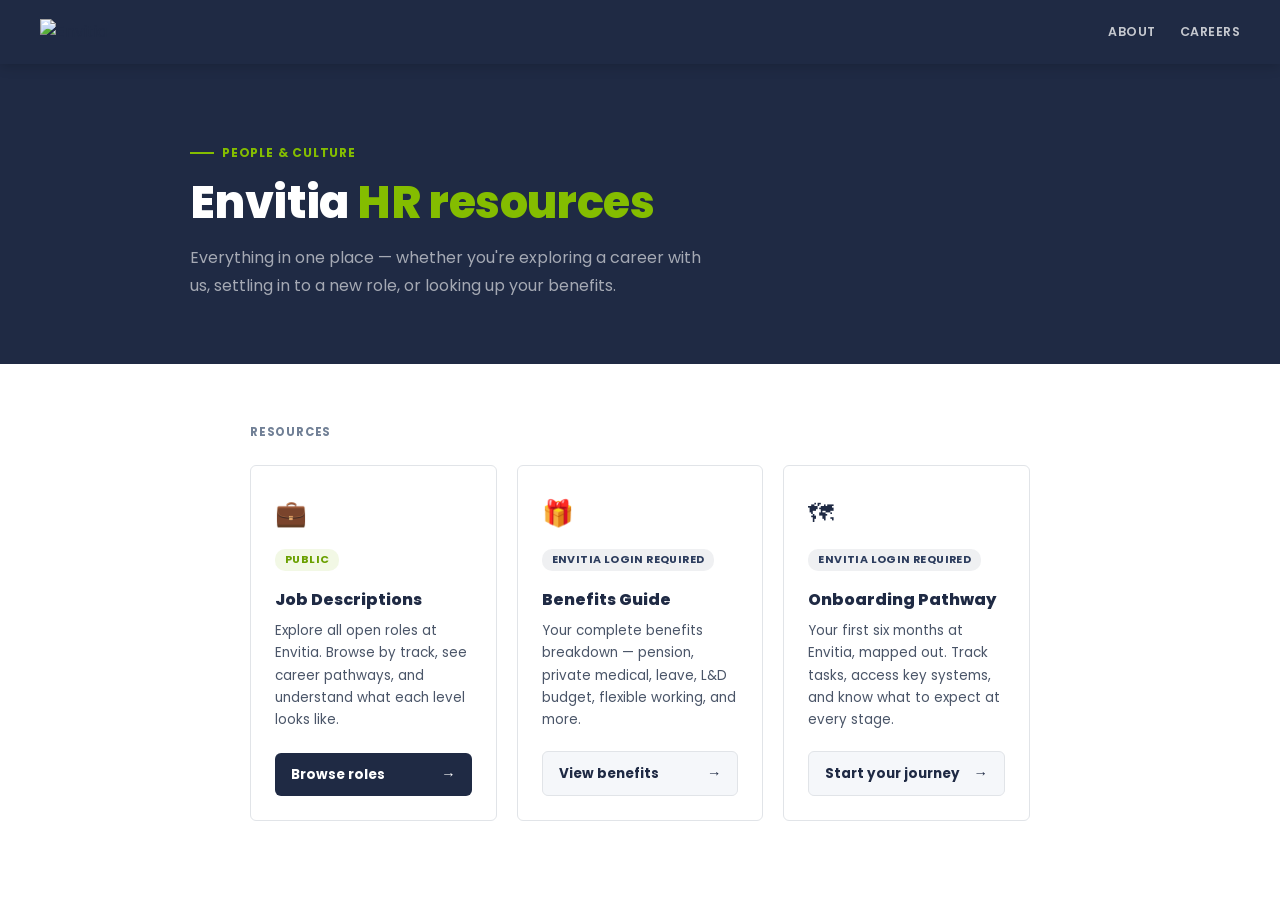
==== index.html @ ecfc07ab "Initial commit - public-jd, benefits-guide, onboarding scaffold" ====
<!DOCTYPE html>
<html lang="en">
<head>
  <meta charset="UTF-8" />
  <meta name="viewport" content="width=device-width, initial-scale=1.0" />
  <title>People & Culture - Envitia</title>
  <link rel="preconnect" href="https://fonts.googleapis.com" />
  <link rel="preconnect" href="https://fonts.gstatic.com" crossorigin />
  <link href="https://fonts.googleapis.com/css2?family=Poppins:wght@400;500;600;700;800&display=swap" rel="stylesheet" />
  <style>
    :root {
      --green:      #84bd00;
      --green-dark: #6aa000;
      --dark:       #1f2a44;
      --dark-mid:   #2d3d5e;
      --light:      #f5f7fa;
      --white:      #ffffff;
      --border:     #e1e4e8;
      --text:       #1f2a44;
      --text-mid:   #4a5568;
      --text-muted: #718096;
      --radius:     6px;
      --shadow:     0 2px 12px rgba(0,0,0,.10);
      --shadow-lg:  0 8px 32px rgba(0,0,0,.12);
    }

    *, *::before, *::after { box-sizing: border-box; margin: 0; padding: 0; }
    body { font-family: "Poppins", sans-serif; color: var(--text); background: var(--white); -webkit-font-smoothing: antialiased; }
    a { color: inherit; text-decoration: none; }

    /* ─── Nav ─────────────────────────────────────────────────────── */
    .nav {
      position: fixed; top: 0; left: 0; right: 0; height: 64px;
      background: var(--dark); display: flex; align-items: center;
      padding: 0 40px; z-index: 100; box-shadow: 0 2px 12px rgba(0,0,0,.18);
    }
    .nav-logo img { height: 26px; width: auto; display: block; }
    .nav-right { margin-left: auto; display: flex; align-items: center; gap: 24px; }
    .nav-link { font-size: .78rem; font-weight: 600; text-transform: uppercase; letter-spacing: .5px; color: rgba(255,255,255,.75); transition: color .15s; }
    .nav-link:hover { color: var(--green); }

    /* ─── Hero ────────────────────────────────────────────────────── */
    .hero { margin-top: 64px; background: var(--dark); padding: 72px 60px 64px; }
    .hero-inner { max-width: 900px; margin: 0 auto; }
    .hero-label { display: inline-flex; align-items: center; gap: 8px; font-size: .75rem; font-weight: 700; text-transform: uppercase; letter-spacing: .8px; color: var(--green); margin-bottom: 16px; }
    .hero-label::before { content: ''; display: block; width: 24px; height: 2px; background: var(--green); }
    .hero h1 { font-size: clamp(2rem, 3.5vw, 3rem); font-weight: 800; color: var(--white); line-height: 1.12; letter-spacing: -.6px; margin-bottom: 16px; }
    .hero h1 span { color: var(--green); }
    .hero-desc { font-size: 1rem; line-height: 1.75; color: rgba(255,255,255,.6); max-width: 520px; }

    /* ─── Cards ───────────────────────────────────────────────────── */
    .cards-section { max-width: 900px; margin: 0 auto; padding: 60px 60px 100px; }
    .cards-label { font-size: .72rem; font-weight: 700; text-transform: uppercase; letter-spacing: .8px; color: var(--text-muted); margin-bottom: 24px; }
    .cards { display: grid; grid-template-columns: repeat(3, 1fr); gap: 20px; }

    .card {
      border: 1px solid var(--border); border-radius: var(--radius);
      padding: 28px 24px 24px; display: flex; flex-direction: column;
      transition: box-shadow .15s, border-color .15s;
      position: relative; overflow: hidden;
    }
    .card:hover { box-shadow: var(--shadow-lg); border-color: rgba(132,189,0,.4); }

    .card-icon { font-size: 1.6rem; margin-bottom: 16px; }
    .card-title { font-size: 1rem; font-weight: 800; color: var(--dark); margin-bottom: 8px; }
    .card-desc { font-size: .84rem; line-height: 1.65; color: var(--text-mid); flex: 1; margin-bottom: 20px; }

    .card-badge {
      display: inline-flex; align-items: center; gap: 5px;
      font-size: .68rem; font-weight: 700; text-transform: uppercase; letter-spacing: .4px;
      padding: 3px 10px; border-radius: 10px; margin-bottom: 16px; align-self: flex-start;
    }
    .card-badge.public { background: rgba(132,189,0,.1); color: var(--green-dark); }
    .card-badge.auth { background: rgba(31,42,68,.07); color: var(--dark-mid); }

    .card-link {
      display: flex; align-items: center; justify-content: space-between;
      padding: 11px 16px; border-radius: var(--radius);
      font-size: .84rem; font-weight: 700;
      transition: all .15s;
    }
    .card-link.primary { background: var(--dark); color: var(--white); }
    .card-link.primary:hover { background: var(--dark-mid); }
    .card-link.secondary { background: var(--light); color: var(--text); border: 1px solid var(--border); }
    .card-link.secondary:hover { background: rgba(132,189,0,.07); border-color: var(--green); color: var(--green-dark); }
    .card-arrow { font-size: .9rem; }

    @media (max-width: 840px) { .cards { grid-template-columns: 1fr; } }
    @media (max-width: 700px) {
      .hero { padding: 48px 20px 40px; }
      .cards-section { padding: 40px 20px 60px; }
      .nav { padding: 0 20px; }
    }
  </style>
</head>
<body>

<nav class="nav">
  <a href="https://www.envitia.com" class="nav-logo">
    <img src="https://www.envitia.com/wp-content/uploads/2022/03/white-envitia-logo.svg" alt="Envitia" />
  </a>
  <div class="nav-right">
    <a href="https://www.envitia.com/about/" class="nav-link">About</a>
    <a href="https://www.envitia.com/careers/" class="nav-link">Careers</a>
  </div>
</nav>

<section class="hero">
  <div class="hero-inner">
    <div class="hero-label">People & Culture</div>
    <h1>Envitia <span>HR resources</span></h1>
    <p class="hero-desc">Everything in one place — whether you're exploring a career with us, settling in to a new role, or looking up your benefits.</p>
  </div>
</section>

<section class="cards-section">
  <div class="cards-label">Resources</div>
  <div class="cards">

    <div class="card">
      <div class="card-icon">💼</div>
      <span class="card-badge public">Public</span>
      <div class="card-title">Job Descriptions</div>
      <p class="card-desc">Explore all open roles at Envitia. Browse by track, see career pathways, and understand what each level looks like.</p>
      <a class="card-link primary" href="/public-jd/">
        Browse roles <span class="card-arrow">→</span>
      </a>
    </div>

    <div class="card">
      <div class="card-icon">🎁</div>
      <span class="card-badge auth">Envitia login required</span>
      <div class="card-title">Benefits Guide</div>
      <p class="card-desc">Your complete benefits breakdown — pension, private medical, leave, L&amp;D budget, flexible working, and more.</p>
      <a class="card-link secondary" href="/benefits-guide/">
        View benefits <span class="card-arrow">→</span>
      </a>
    </div>

    <div class="card">
      <div class="card-icon">🗺</div>
      <span class="card-badge auth">Envitia login required</span>
      <div class="card-title">Onboarding Pathway</div>
      <p class="card-desc">Your first six months at Envitia, mapped out. Track tasks, access key systems, and know what to expect at every stage.</p>
      <a class="card-link secondary" href="/onboarding/">
        Start your journey <span class="card-arrow">→</span>
      </a>
    </div>

  </div>
</section>

</body>
</html>
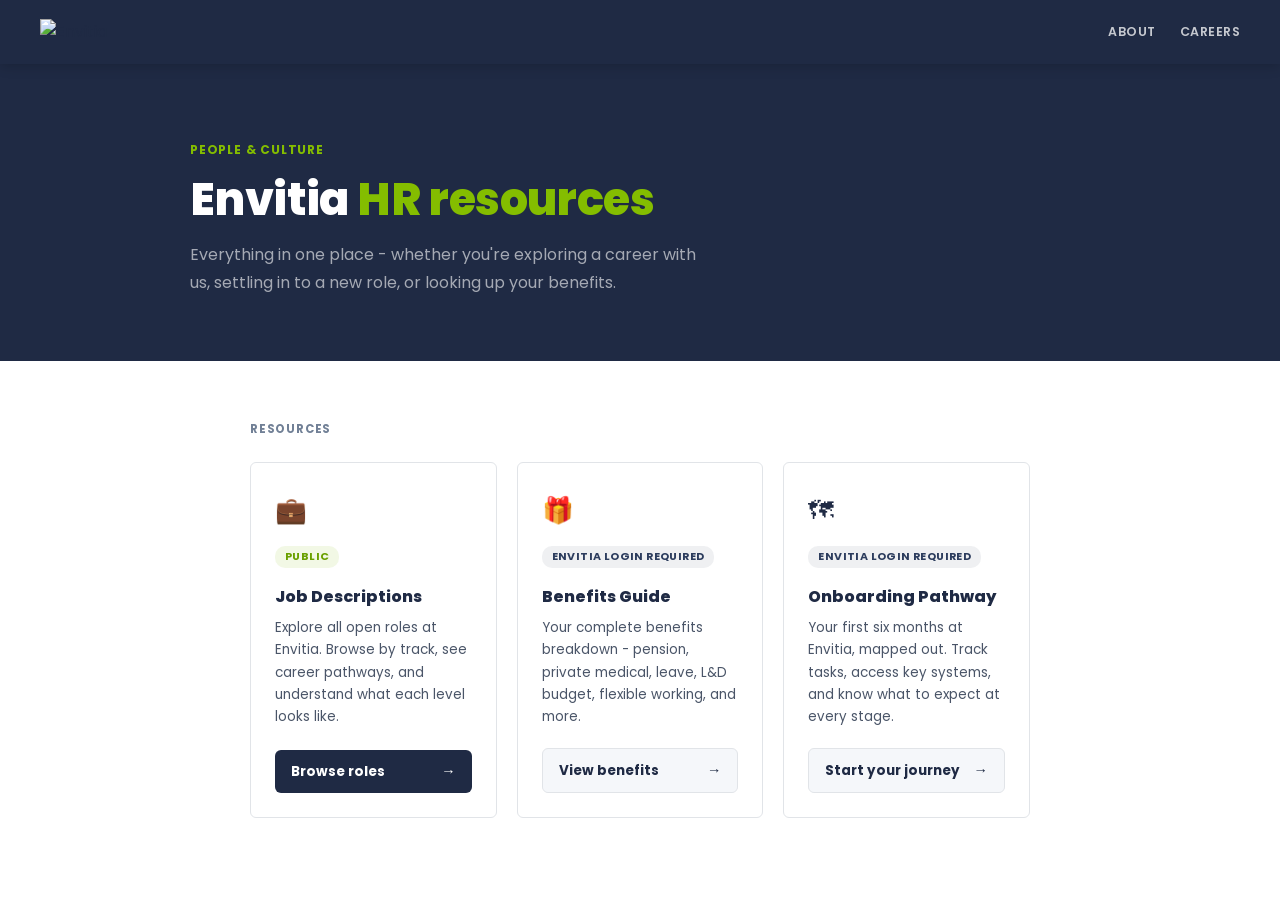
==== commit f0cc8358: "Remove em dashes and decorative hero-label line across all pages" ====
--- a/index.html
+++ b/index.html
@@ -43,7 +43,6 @@
     .hero { margin-top: 64px; background: var(--dark); padding: 72px 60px 64px; }
     .hero-inner { max-width: 900px; margin: 0 auto; }
     .hero-label { display: inline-flex; align-items: center; gap: 8px; font-size: .75rem; font-weight: 700; text-transform: uppercase; letter-spacing: .8px; color: var(--green); margin-bottom: 16px; }
-    .hero-label::before { content: ''; display: block; width: 24px; height: 2px; background: var(--green); }
     .hero h1 { font-size: clamp(2rem, 3.5vw, 3rem); font-weight: 800; color: var(--white); line-height: 1.12; letter-spacing: -.6px; margin-bottom: 16px; }
     .hero h1 span { color: var(--green); }
     .hero-desc { font-size: 1rem; line-height: 1.75; color: rgba(255,255,255,.6); max-width: 520px; }
@@ -109,7 +108,7 @@
   <div class="hero-inner">
     <div class="hero-label">People & Culture</div>
     <h1>Envitia <span>HR resources</span></h1>
-    <p class="hero-desc">Everything in one place — whether you're exploring a career with us, settling in to a new role, or looking up your benefits.</p>
+    <p class="hero-desc">Everything in one place - whether you're exploring a career with us, settling in to a new role, or looking up your benefits.</p>
   </div>
 </section>
 
@@ -131,7 +130,7 @@
       <div class="card-icon">🎁</div>
       <span class="card-badge auth">Envitia login required</span>
       <div class="card-title">Benefits Guide</div>
-      <p class="card-desc">Your complete benefits breakdown — pension, private medical, leave, L&amp;D budget, flexible working, and more.</p>
+      <p class="card-desc">Your complete benefits breakdown - pension, private medical, leave, L&amp;D budget, flexible working, and more.</p>
       <a class="card-link secondary" href="/benefits-guide/">
         View benefits <span class="card-arrow">→</span>
       </a>
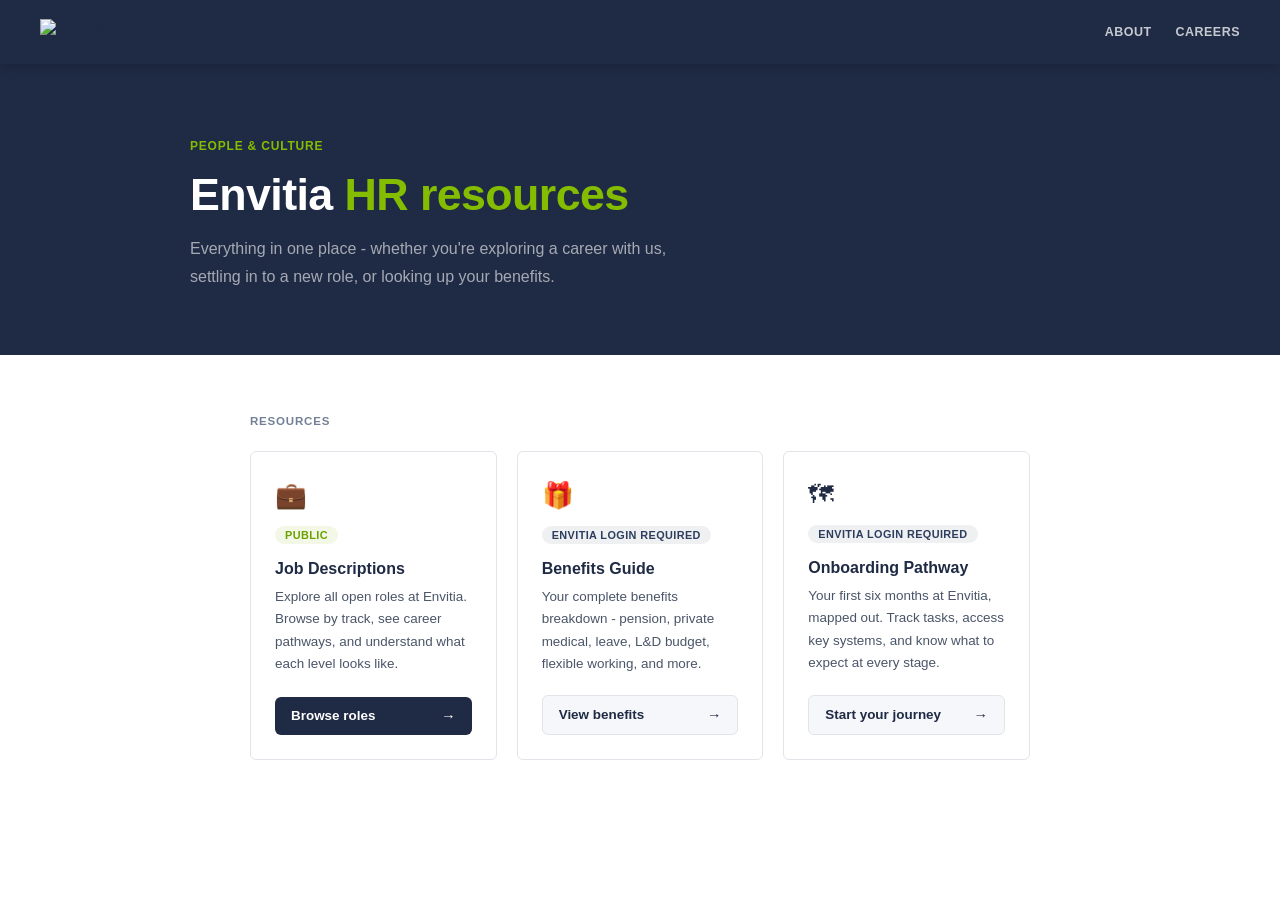
==== commit 16f3bf3e: "Switch font from Poppins to halyard-display across all pages" ====
--- a/index.html
+++ b/index.html
@@ -4,9 +4,7 @@
   <meta charset="UTF-8" />
   <meta name="viewport" content="width=device-width, initial-scale=1.0" />
   <title>People & Culture - Envitia</title>
-  <link rel="preconnect" href="https://fonts.googleapis.com" />
-  <link rel="preconnect" href="https://fonts.gstatic.com" crossorigin />
-  <link href="https://fonts.googleapis.com/css2?family=Poppins:wght@400;500;600;700;800&display=swap" rel="stylesheet" />
+  <link rel="stylesheet" href="https://use.typekit.net/zgy8jnl.css" />
   <style>
     :root {
       --green:      #84bd00;
@@ -25,7 +23,7 @@
     }
 
     *, *::before, *::after { box-sizing: border-box; margin: 0; padding: 0; }
-    body { font-family: "Poppins", sans-serif; color: var(--text); background: var(--white); -webkit-font-smoothing: antialiased; }
+    body { font-family: "halyard-display", sans-serif; color: var(--text); background: var(--white); -webkit-font-smoothing: antialiased; }
     a { color: inherit; text-decoration: none; }
 
     /* ─── Nav ─────────────────────────────────────────────────────── */
